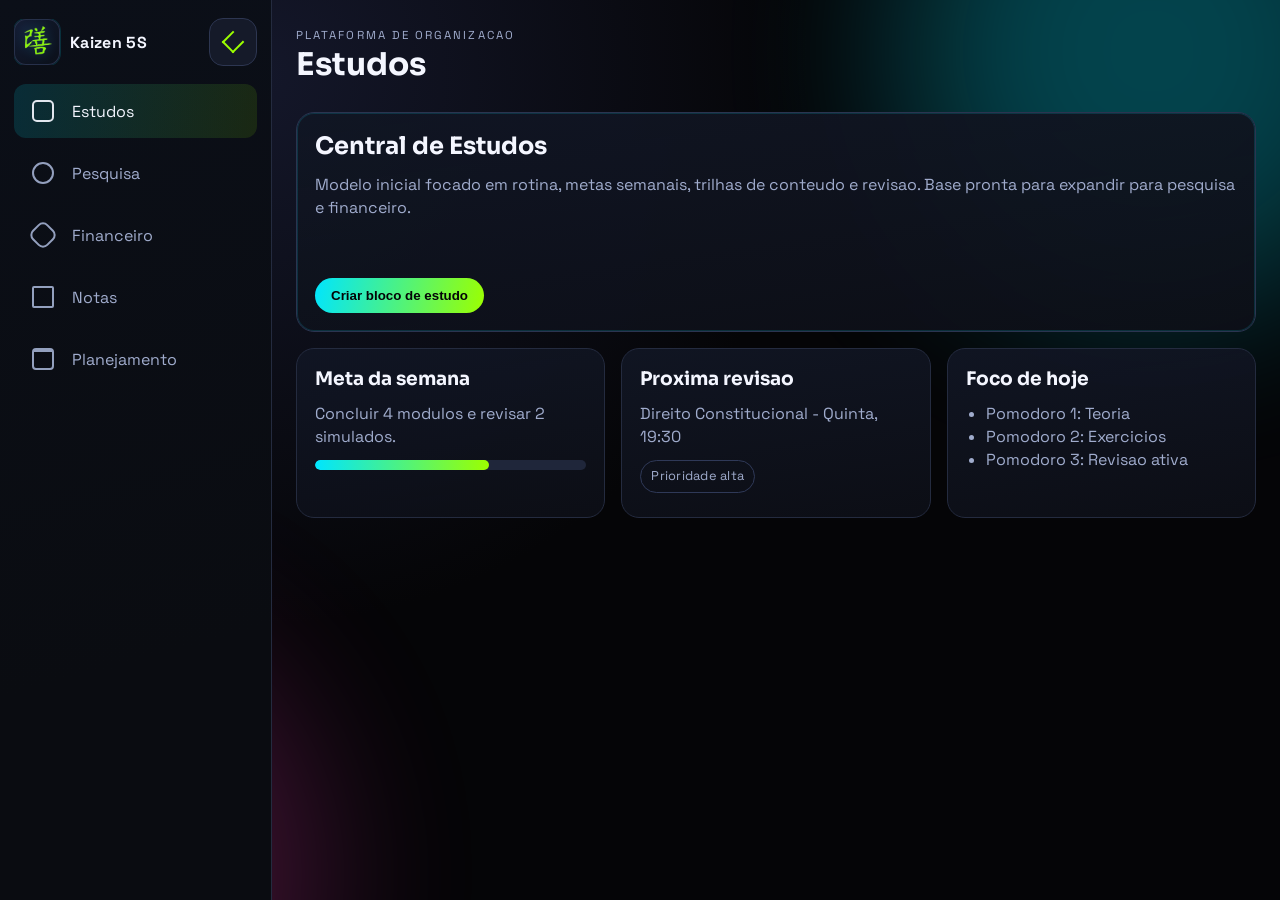
==== index.html @ 081aa330 "feat: initial Kaizen 5S platform layout and sidebar interactions" ====
<!DOCTYPE html>
<html lang="pt-BR">
  <head>
    <meta charset="UTF-8" />
    <meta name="viewport" content="width=device-width, initial-scale=1.0" />
    <title>Kaizen 5S</title>
    <link rel="icon" type="image/svg+xml" href="assets/kaizen-favicon.svg" />
    <link rel="alternate icon" type="image/png" sizes="32x32" href="assets/kaizen-logo.png" />
    <link rel="apple-touch-icon" href="assets/kaizen-logo.png" />
    <link rel="preconnect" href="https://fonts.googleapis.com" />
    <link rel="preconnect" href="https://fonts.gstatic.com" crossorigin />
    <link
      href="https://fonts.googleapis.com/css2?family=Space+Grotesk:wght@400;500;600;700&family=Sora:wght@500;600;700&display=swap"
      rel="stylesheet"
    />
    <link rel="stylesheet" href="styles.css" />
  </head>
  <body>
    <div class="bg-glow bg-glow--one" aria-hidden="true"></div>
    <div class="bg-glow bg-glow--two" aria-hidden="true"></div>

    <div class="app-shell" id="appShell">
      <aside class="sidebar is-open is-pinned" id="sidebar" aria-label="Barra lateral">
        <div class="sidebar__head">
          <div class="brand">
            <span class="brand__logo" aria-hidden="true">
              <img src="assets/kaizen-logo.png" alt="" class="brand__logo-img" />
            </span>
            <span class="brand__name">Kaizen 5S</span>
          </div>

          <button
            class="icon-btn icon-btn--pin"
            id="sidebarToggle"
            aria-label="Recuar ou expandir sidebar"
            aria-expanded="true"
            title="Recuar ou expandir sidebar"
          >
            <span class="pin-shape" aria-hidden="true"></span>
          </button>
        </div>

        <nav class="sidebar__nav" aria-label="Areas">
          <button class="nav-item is-active" type="button">
            <span class="nav-icon nav-icon--study" aria-hidden="true"></span>
            <span class="nav-text">Estudos</span>
          </button>
          <button class="nav-item" type="button">
            <span class="nav-icon nav-icon--research" aria-hidden="true"></span>
            <span class="nav-text">Pesquisa</span>
          </button>
          <button class="nav-item" type="button">
            <span class="nav-icon nav-icon--finance" aria-hidden="true"></span>
            <span class="nav-text">Financeiro</span>
          </button>
          <button class="nav-item" type="button">
            <span class="nav-icon nav-icon--notes" aria-hidden="true"></span>
            <span class="nav-text">Notas</span>
          </button>
          <button class="nav-item" type="button">
            <span class="nav-icon nav-icon--calendar" aria-hidden="true"></span>
            <span class="nav-text">Planejamento</span>
          </button>
        </nav>
      </aside>

      <main class="main-panel">
        <header class="topbar">
          <div class="topbar__title-wrap">
            <p class="eyebrow">Plataforma de organizacao</p>
            <h1>Estudos</h1>
          </div>
        </header>

        <section class="dashboard-grid" aria-label="Visao geral de estudos">
          <article class="panel-card panel-card--feature">
            <h2>Central de Estudos</h2>
            <p>
              Modelo inicial focado em rotina, metas semanais, trilhas de conteudo e revisao.
              Base pronta para expandir para pesquisa e financeiro.
            </p>
            <button type="button" class="cta">Criar bloco de estudo</button>
          </article>

          <article class="panel-card">
            <h3>Meta da semana</h3>
            <p>Concluir 4 modulos e revisar 2 simulados.</p>
            <div class="progress-track" aria-label="Progresso semanal">
              <span style="width: 64%"></span>
            </div>
          </article>

          <article class="panel-card">
            <h3>Proxima revisao</h3>
            <p>Direito Constitucional - Quinta, 19:30</p>
            <p class="tag">Prioridade alta</p>
          </article>

          <article class="panel-card">
            <h3>Foco de hoje</h3>
            <ul>
              <li>Pomodoro 1: Teoria</li>
              <li>Pomodoro 2: Exercicios</li>
              <li>Pomodoro 3: Revisao ativa</li>
            </ul>
          </article>
        </section>
      </main>
    </div>

    <script src="script.js"></script>
  </body>
</html>
---- styles.css ----
:root {
  --bg-main: #050507;
  --bg-panel: #0f1117;
  --bg-panel-strong: #121624;
  --line: #242b3f;
  --text-main: #f4f6ff;
  --text-soft: #a0accd;
  --neon-cyan: #00e5ff;
  --neon-lime: #9cff00;
  --neon-pink: #ff3ebf;
  --radius-lg: 18px;
  --radius-md: 12px;
  --sidebar-open: 272px;
  --sidebar-rail: 86px;
}

* {
  box-sizing: border-box;
}

html,
body {
  margin: 0;
  min-height: 100%;
}

body {
  font-family: "Space Grotesk", sans-serif;
  color: var(--text-main);
  background: radial-gradient(circle at 20% 8%, #14172a 0%, #050507 42%), var(--bg-main);
  overflow-x: hidden;
}

h1,
h2,
h3 {
  font-family: "Sora", sans-serif;
  margin: 0;
}

p {
  margin: 0;
}

ul {
  margin: 0;
  padding-left: 20px;
}

.bg-glow {
  position: fixed;
  z-index: 0;
  width: 40vw;
  height: 40vw;
  border-radius: 999px;
  filter: blur(88px);
  opacity: 0.28;
  pointer-events: none;
}

.bg-glow--one {
  background: var(--neon-cyan);
  top: -16vw;
  right: -10vw;
}

.bg-glow--two {
  background: var(--neon-pink);
  bottom: -18vw;
  left: -16vw;
}

.app-shell {
  --layout-sidebar-width: var(--sidebar-open);
  position: relative;
  z-index: 1;
  min-height: 100vh;
  display: grid;
  grid-template-columns: var(--layout-sidebar-width) minmax(0, 1fr);
  transition: grid-template-columns 220ms ease;
}

.sidebar {
  width: 100%;
  background: linear-gradient(165deg, #0b0f18 0%, #0a0c11 72%);
  border-right: 1px solid var(--line);
  padding: 18px 14px;
  display: flex;
  flex-direction: column;
  gap: 18px;
  transition: width 220ms ease, transform 220ms ease, box-shadow 220ms ease;
}

.sidebar__head {
  display: grid;
  grid-template-columns: minmax(0, 1fr) auto;
  align-items: center;
  gap: 12px;
}

.brand {
  display: inline-flex;
  align-items: center;
  gap: 10px;
  min-width: 0;
  max-width: 100%;
  overflow: hidden;
  transition: opacity 220ms ease, max-width 220ms ease, transform 220ms ease;
}

.brand__logo {
  width: 46px;
  height: 46px;
  border-radius: 12px;
  display: inline-flex;
  align-items: center;
  justify-content: center;
  flex: 0 0 auto;
  position: relative;
}

.brand__logo::before {
  content: "";
  position: absolute;
  inset: 0;
  border-radius: 12px;
  background: radial-gradient(circle at 20% 20%, #151e36, #0b0f18);
  box-shadow: inset 0 0 0 1px #27304a, 0 0 0 1px rgba(0, 229, 255, 0.16);
  z-index: 0;
}

.brand__logo-img {
  width: 76%;
  height: 76%;
  object-fit: contain;
  filter: drop-shadow(0 0 6px rgba(0, 229, 255, 0.22));
  position: relative;
  z-index: 1;
  transform: translateY(-1px);
}

.brand__name {
  font-weight: 700;
  letter-spacing: 0.02em;
  white-space: nowrap;
}

.icon-btn,
.nav-item {
  cursor: pointer;
  border: 0;
  color: inherit;
  font: inherit;
}

.icon-btn {
  width: 48px;
  height: 48px;
  border-radius: 14px;
  background: #151a29;
  border: 1px solid #2d3651;
  display: inline-flex;
  align-items: center;
  justify-content: center;
  position: relative;
}

.icon-btn:hover,
.icon-btn:focus-visible {
  border-color: var(--neon-cyan);
  box-shadow: 0 0 0 1px rgba(0, 229, 255, 0.35);
}

.pin-shape {
  width: 16px;
  height: 16px;
  display: inline-block;
  border-left: 2px solid var(--neon-lime);
  border-right: 2px solid var(--neon-lime);
  border-bottom: 2px solid var(--neon-lime);
  transform: rotate(45deg);
}

.sidebar__nav {
  display: flex;
  flex-direction: column;
  gap: 8px;
}

.nav-item {
  height: 54px;
  width: 100%;
  border-radius: var(--radius-md);
  background: transparent;
  padding: 0;
  display: grid;
  grid-template-columns: calc(var(--sidebar-rail) - 28px) minmax(0, 1fr);
  align-items: center;
  gap: 0;
  text-align: left;
  color: var(--text-soft);
  position: relative;
  transition: background-color 170ms ease, color 170ms ease;
}

.nav-item::before,
.icon-btn::before {
  content: "";
  position: absolute;
  inset: -4px;
}

.nav-item:hover,
.nav-item.is-active {
  color: var(--text-main);
  background: linear-gradient(96deg, rgba(0, 229, 255, 0.14), rgba(156, 255, 0, 0.11));
}

.nav-icon {
  width: 22px;
  height: 22px;
  border-radius: 7px;
  border: 2px solid currentColor;
  opacity: 0.92;
  flex: 0 0 auto;
  justify-self: center;
}

.nav-text {
  white-space: nowrap;
  overflow: hidden;
  text-overflow: ellipsis;
  transition: opacity 220ms ease, max-width 220ms ease, transform 220ms ease;
  max-width: 180px;
}

.nav-icon--study {
  border-radius: 5px;
}

.nav-icon--research {
  border-radius: 999px;
}

.nav-icon--finance {
  transform: rotate(45deg);
}

.nav-icon--notes {
  border-radius: 2px;
}

.nav-icon--calendar {
  border-radius: 4px;
  border-top-width: 4px;
}

.main-panel {
  min-width: 0;
  padding: 24px;
  display: flex;
  flex-direction: column;
  gap: 24px;
}

.topbar {
  display: flex;
  align-items: center;
  min-height: 64px;
}

.eyebrow {
  color: var(--text-soft);
  text-transform: uppercase;
  font-size: 0.72rem;
  letter-spacing: 0.18em;
  margin-bottom: 3px;
}

.topbar h1 {
  font-size: clamp(1.4rem, 1rem + 1.2vw, 2.1rem);
}

.dashboard-grid {
  display: grid;
  grid-template-columns: repeat(12, minmax(0, 1fr));
  gap: 16px;
}

.panel-card {
  grid-column: span 4;
  border-radius: var(--radius-lg);
  border: 1px solid var(--line);
  background: linear-gradient(172deg, rgba(17, 22, 36, 0.95), rgba(13, 15, 23, 0.92));
  padding: 18px;
  display: flex;
  flex-direction: column;
  gap: 12px;
  min-height: 170px;
}

.panel-card p,
.panel-card li {
  color: var(--text-soft);
  line-height: 1.45;
}

.panel-card--feature {
  grid-column: span 12;
  min-height: 220px;
  border-color: #2b3450;
  box-shadow: inset 0 0 0 1px rgba(0, 229, 255, 0.15);
}

.cta {
  margin-top: auto;
  width: fit-content;
  background: linear-gradient(102deg, var(--neon-cyan), var(--neon-lime));
  color: #040407;
  border: 0;
  border-radius: 999px;
  padding: 10px 16px;
  font-weight: 700;
  cursor: pointer;
}

.progress-track {
  height: 10px;
  width: 100%;
  border-radius: 999px;
  background: #1f263a;
  overflow: hidden;
}

.progress-track span {
  display: block;
  height: 100%;
  border-radius: inherit;
  background: linear-gradient(90deg, var(--neon-cyan), var(--neon-lime));
}

.tag {
  display: inline-flex;
  width: fit-content;
  border-radius: 999px;
  border: 1px solid #2f3958;
  padding: 6px 10px;
  color: #dce4ff;
  font-size: 0.8rem;
  letter-spacing: 0.02em;
}

.app-shell.is-sidebar-collapsed {
  --layout-sidebar-width: var(--sidebar-rail);
}

.sidebar.is-collapsed .brand__name,
.sidebar.is-collapsed .nav-text {
  opacity: 0;
  max-width: 0;
  transform: translateX(-8px);
}

.sidebar.is-collapsed .brand {
  opacity: 0;
  max-width: 0;
  pointer-events: none;
  transform: translateX(-8px);
}

.app-shell.is-sidebar-hidden {
  --layout-sidebar-width: 0px;
}

.sidebar.is-floating {
  position: fixed;
  top: 0;
  left: 0;
  height: 100vh;
  transform: translateX(-108%);
  z-index: 20;
  box-shadow: 0 0 0 transparent;
}

.sidebar.is-floating.is-open {
  transform: translateX(0);
  box-shadow: 0 18px 38px rgba(0, 0, 0, 0.58);
}

@media (max-width: 980px) {
  .app-shell {
    grid-template-columns: minmax(0, 1fr);
  }

  .sidebar {
    position: fixed;
    top: 0;
    left: 0;
    height: 100vh;
    z-index: 20;
    transform: translateX(-108%);
    box-shadow: 0 0 0 transparent;
  }

  .sidebar.is-open {
    transform: translateX(0);
    box-shadow: 0 18px 38px rgba(0, 0, 0, 0.58);
  }

  .main-panel {
    width: 100%;
    padding: 18px;
  }

  .panel-card,
  .panel-card--feature {
    grid-column: span 12;
  }
}
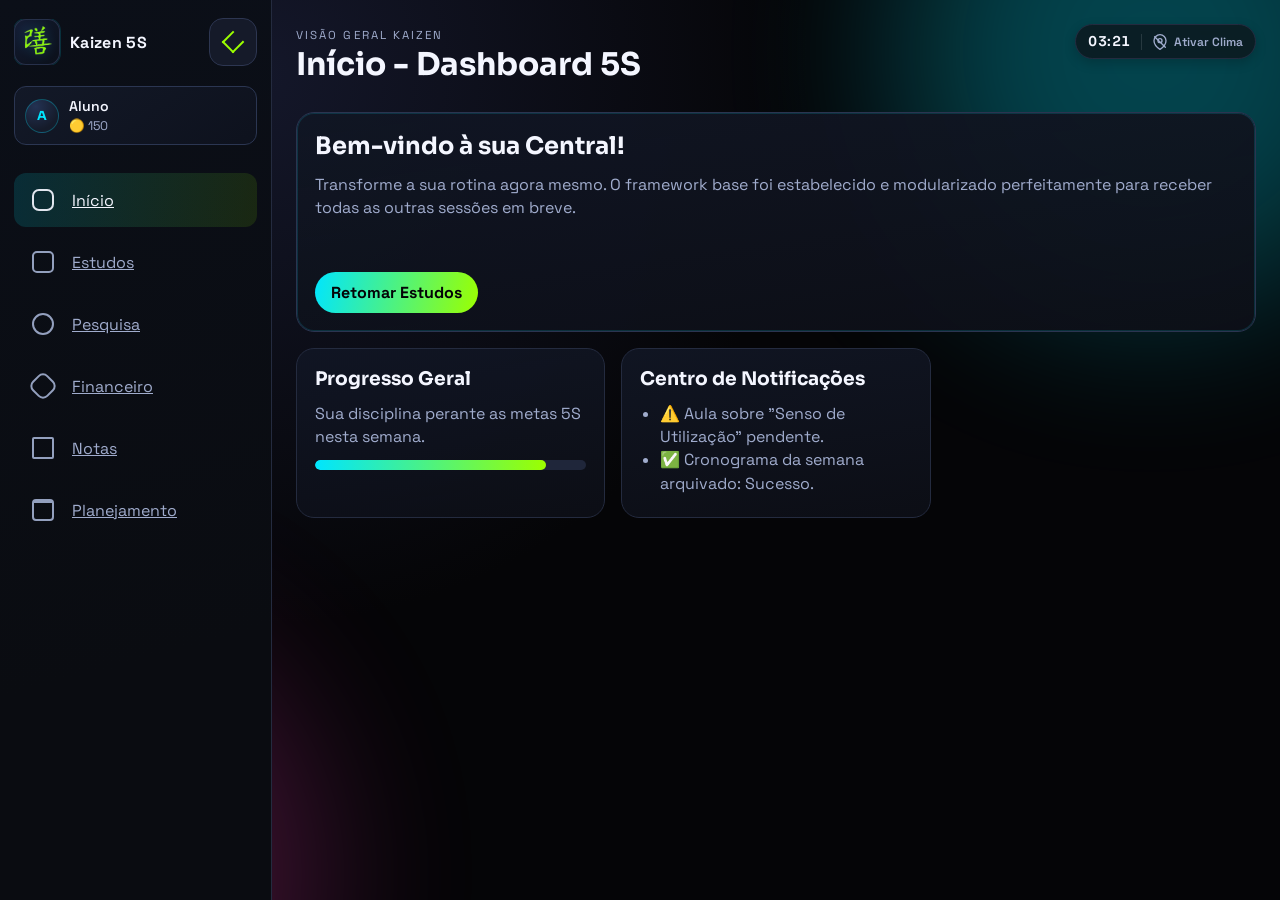
==== commit bfde3feb: "feat: perfil gamificacao widget e politica de privacidade" ====
--- a/index.html
+++ b/index.html
@@ -13,7 +13,7 @@
       href="https://fonts.googleapis.com/css2?family=Space+Grotesk:wght@400;500;600;700&family=Sora:wght@500;600;700&display=swap"
       rel="stylesheet"
     />
-    <link rel="stylesheet" href="styles.css" />
+    <link rel="stylesheet" href="src/styles/styles.css" />
   </head>
   <body>
     <div class="bg-glow bg-glow--one" aria-hidden="true"></div>
@@ -40,74 +40,78 @@
           </button>
         </div>
 
+        <a href="src/pages/perfil.html" class="profile-card">
+          <span class="profile-card__avatar" aria-hidden="true">A</span>
+          <span class="profile-card__meta">
+            <span class="profile-card__name">Aluno</span>
+            <span class="profile-card__coins">🟡 150</span>
+          </span>
+        </a>
+
         <nav class="sidebar__nav" aria-label="Areas">
-          <button class="nav-item is-active" type="button">
+          <a href="index.html" class="nav-item is-active">
+            <span class="nav-icon nav-icon--home" aria-hidden="true"></span>
+            <span class="nav-text">Início</span>
+          </a>
+          <a href="src/pages/estudos.html" class="nav-item">
             <span class="nav-icon nav-icon--study" aria-hidden="true"></span>
             <span class="nav-text">Estudos</span>
-          </button>
-          <button class="nav-item" type="button">
+          </a>
+          <a href="src/pages/pesquisa.html" class="nav-item">
             <span class="nav-icon nav-icon--research" aria-hidden="true"></span>
             <span class="nav-text">Pesquisa</span>
-          </button>
-          <button class="nav-item" type="button">
+          </a>
+          <a href="src/pages/financeiro.html" class="nav-item">
             <span class="nav-icon nav-icon--finance" aria-hidden="true"></span>
             <span class="nav-text">Financeiro</span>
-          </button>
-          <button class="nav-item" type="button">
+          </a>
+          <a href="src/pages/notas.html" class="nav-item">
             <span class="nav-icon nav-icon--notes" aria-hidden="true"></span>
             <span class="nav-text">Notas</span>
-          </button>
-          <button class="nav-item" type="button">
+          </a>
+          <a href="src/pages/planejamento.html" class="nav-item">
             <span class="nav-icon nav-icon--calendar" aria-hidden="true"></span>
             <span class="nav-text">Planejamento</span>
-          </button>
+          </a>
         </nav>
       </aside>
 
       <main class="main-panel">
         <header class="topbar">
           <div class="topbar__title-wrap">
-            <p class="eyebrow">Plataforma de organizacao</p>
-            <h1>Estudos</h1>
+            <p class="eyebrow">Visão Geral Kaizen</p>
+            <h1>Início - Dashboard 5S</h1>
           </div>
         </header>
 
-        <section class="dashboard-grid" aria-label="Visao geral de estudos">
+        <section class="dashboard-grid" aria-label="Visao geral da plataforma">
           <article class="panel-card panel-card--feature">
-            <h2>Central de Estudos</h2>
+            <h2>Bem-vindo à sua Central!</h2>
             <p>
-              Modelo inicial focado em rotina, metas semanais, trilhas de conteudo e revisao.
-              Base pronta para expandir para pesquisa e financeiro.
+              Transforme a sua rotina agora mesmo. O framework base foi estabelecido e modularizado perfeitamente para receber todas as outras sessões em breve.
             </p>
-            <button type="button" class="cta">Criar bloco de estudo</button>
+            <a href="src/pages/estudos.html" class="cta" style="text-decoration: none; display: inline-block; text-align: center;">Retomar Estudos</a>
           </article>
 
           <article class="panel-card">
-            <h3>Meta da semana</h3>
-            <p>Concluir 4 modulos e revisar 2 simulados.</p>
+            <h3>Progresso Geral</h3>
+            <p>Sua disciplina perante as metas 5S nesta semana.</p>
             <div class="progress-track" aria-label="Progresso semanal">
-              <span style="width: 64%"></span>
+              <span style="width: 85%"></span>
             </div>
           </article>
 
           <article class="panel-card">
-            <h3>Proxima revisao</h3>
-            <p>Direito Constitucional - Quinta, 19:30</p>
-            <p class="tag">Prioridade alta</p>
-          </article>
-
-          <article class="panel-card">
-            <h3>Foco de hoje</h3>
+            <h3>Centro de Notificações</h3>
             <ul>
-              <li>Pomodoro 1: Teoria</li>
-              <li>Pomodoro 2: Exercicios</li>
-              <li>Pomodoro 3: Revisao ativa</li>
+              <li>⚠️ Aula sobre "Senso de Utilização" pendente.</li>
+              <li>✅ Cronograma da semana arquivado: Sucesso.</li>
             </ul>
           </article>
         </section>
       </main>
     </div>
 
-    <script src="script.js"></script>
+    <script src="src/scripts/script.js"></script>
   </body>
 </html>
--- a/src/styles/styles.css
+++ b/src/styles/styles.css
@@ -0,0 +1,595 @@
+:root {
+  --bg-main: #050507;
+  --bg-panel: #0f1117;
+  --bg-panel-strong: #121624;
+  --line: #242b3f;
+  --text-main: #f4f6ff;
+  --text-soft: #a0accd;
+  --neon-cyan: #00e5ff;
+  --neon-lime: #9cff00;
+  --neon-pink: #ff3ebf;
+  --radius-lg: 18px;
+  --radius-md: 12px;
+  --sidebar-open: 272px;
+  --sidebar-rail: 86px;
+}
+
+* {
+  box-sizing: border-box;
+}
+
+html,
+body {
+  margin: 0;
+  min-height: 100%;
+}
+
+body {
+  font-family: "Space Grotesk", sans-serif;
+  color: var(--text-main);
+  background: radial-gradient(circle at 20% 8%, #14172a 0%, #050507 42%), var(--bg-main);
+  overflow-x: hidden;
+}
+
+h1,
+h2,
+h3 {
+  font-family: "Sora", sans-serif;
+  margin: 0;
+}
+
+p {
+  margin: 0;
+}
+
+ul {
+  margin: 0;
+  padding-left: 20px;
+}
+
+.bg-glow {
+  position: fixed;
+  z-index: 0;
+  width: 40vw;
+  height: 40vw;
+  border-radius: 999px;
+  filter: blur(88px);
+  opacity: 0.28;
+  pointer-events: none;
+}
+
+.bg-glow--one {
+  background: var(--neon-cyan);
+  top: -16vw;
+  right: -10vw;
+}
+
+.bg-glow--two {
+  background: var(--neon-pink);
+  bottom: -18vw;
+  left: -16vw;
+}
+
+.app-shell {
+  --layout-sidebar-width: var(--sidebar-open);
+  position: relative;
+  z-index: 1;
+  min-height: 100vh;
+  display: grid;
+  grid-template-columns: var(--layout-sidebar-width) minmax(0, 1fr);
+  transition: grid-template-columns 220ms ease;
+}
+
+.sidebar {
+  width: 100%;
+  background: linear-gradient(165deg, #0b0f18 0%, #0a0c11 72%);
+  border-right: 1px solid var(--line);
+  padding: 18px 14px;
+  display: flex;
+  flex-direction: column;
+  gap: 18px;
+  transition: width 220ms ease, transform 220ms ease, box-shadow 220ms ease;
+}
+
+.sidebar__head {
+  display: grid;
+  grid-template-columns: minmax(0, 1fr) auto;
+  align-items: center;
+  gap: 12px;
+}
+
+.brand {
+  display: inline-flex;
+  align-items: center;
+  gap: 10px;
+  min-width: 0;
+  max-width: 100%;
+  overflow: hidden;
+  transition: opacity 220ms ease, max-width 220ms ease, transform 220ms ease;
+}
+
+.brand__logo {
+  width: 46px;
+  height: 46px;
+  border-radius: 12px;
+  display: inline-flex;
+  align-items: center;
+  justify-content: center;
+  flex: 0 0 auto;
+  position: relative;
+}
+
+.brand__logo::before {
+  content: "";
+  position: absolute;
+  inset: 0;
+  border-radius: 12px;
+  background: radial-gradient(circle at 20% 20%, #151e36, #0b0f18);
+  box-shadow: inset 0 0 0 1px #27304a, 0 0 0 1px rgba(0, 229, 255, 0.16);
+  z-index: 0;
+}
+
+.brand__logo-img {
+  width: 76%;
+  height: 76%;
+  object-fit: contain;
+  filter: drop-shadow(0 0 6px rgba(0, 229, 255, 0.22));
+  position: relative;
+  z-index: 1;
+  transform: translateY(-1px);
+}
+
+.brand__name {
+  font-weight: 700;
+  letter-spacing: 0.02em;
+  white-space: nowrap;
+}
+
+.icon-btn,
+.nav-item {
+  cursor: pointer;
+  border: 0;
+  color: inherit;
+  font: inherit;
+}
+
+.icon-btn {
+  width: 48px;
+  height: 48px;
+  border-radius: 14px;
+  background: #151a29;
+  border: 1px solid #2d3651;
+  display: inline-flex;
+  align-items: center;
+  justify-content: center;
+  position: relative;
+}
+
+.icon-btn:hover,
+.icon-btn:focus-visible {
+  border-color: var(--neon-cyan);
+  box-shadow: 0 0 0 1px rgba(0, 229, 255, 0.35);
+}
+
+.pin-shape {
+  width: 16px;
+  height: 16px;
+  display: inline-block;
+  border-left: 2px solid var(--neon-lime);
+  border-right: 2px solid var(--neon-lime);
+  border-bottom: 2px solid var(--neon-lime);
+  transform: rotate(45deg);
+}
+
+.sidebar__nav {
+  display: flex;
+  flex-direction: column;
+  gap: 8px;
+}
+
+.profile-card {
+  display: flex;
+  align-items: center;
+  gap: 10px;
+  margin: 2px 0 10px;
+  padding: 10px;
+  border-radius: var(--radius-md);
+  border: 1px solid #2b3652;
+  background: linear-gradient(145deg, rgba(19, 25, 40, 0.96), rgba(14, 18, 30, 0.92));
+  color: var(--text-main);
+  text-decoration: none;
+  transition: background-color 170ms ease, border-color 170ms ease, transform 170ms ease;
+}
+
+.profile-card:hover,
+.profile-card:focus-visible {
+  background: linear-gradient(145deg, rgba(22, 30, 48, 0.98), rgba(16, 22, 36, 0.94));
+  border-color: rgba(0, 229, 255, 0.36);
+  transform: translateY(-1px);
+}
+
+.profile-card.is-active {
+  border-color: rgba(0, 229, 255, 0.4);
+  box-shadow: inset 0 0 0 1px rgba(0, 229, 255, 0.18);
+}
+
+.profile-card__avatar {
+  width: 34px;
+  height: 34px;
+  border-radius: 999px;
+  border: 1px solid rgba(0, 229, 255, 0.28);
+  background: radial-gradient(circle at 30% 20%, #233253, #151b2a 70%);
+  display: inline-flex;
+  align-items: center;
+  justify-content: center;
+  font-family: "Sora", sans-serif;
+  font-size: 0.78rem;
+  font-weight: 700;
+  color: var(--neon-cyan);
+  flex: 0 0 auto;
+}
+
+.profile-card__meta {
+  min-width: 0;
+  display: flex;
+  flex-direction: column;
+  gap: 3px;
+}
+
+.profile-card__name {
+  white-space: nowrap;
+  overflow: hidden;
+  text-overflow: ellipsis;
+  font-size: 0.88rem;
+  font-weight: 600;
+}
+
+.profile-card__coins {
+  color: var(--text-soft);
+  font-size: 0.78rem;
+}
+
+.nav-item {
+  height: 54px;
+  width: 100%;
+  border-radius: var(--radius-md);
+  background: transparent;
+  padding: 0;
+  display: grid;
+  grid-template-columns: calc(var(--sidebar-rail) - 28px) minmax(0, 1fr);
+  align-items: center;
+  gap: 0;
+  text-align: left;
+  color: var(--text-soft);
+  position: relative;
+  transition: background-color 170ms ease, color 170ms ease;
+}
+
+.nav-item::before,
+.icon-btn::before {
+  content: "";
+  position: absolute;
+  inset: -4px;
+}
+
+.nav-item:hover,
+.nav-item.is-active {
+  color: var(--text-main);
+  background: linear-gradient(96deg, rgba(0, 229, 255, 0.14), rgba(156, 255, 0, 0.11));
+}
+
+.nav-icon {
+  width: 22px;
+  height: 22px;
+  border-radius: 7px;
+  border: 2px solid currentColor;
+  opacity: 0.92;
+  flex: 0 0 auto;
+  justify-self: center;
+}
+
+.nav-text {
+  white-space: nowrap;
+  overflow: hidden;
+  text-overflow: ellipsis;
+  transition: opacity 220ms ease, max-width 220ms ease, transform 220ms ease;
+  max-width: 180px;
+}
+
+.nav-icon--study {
+  border-radius: 5px;
+}
+
+.nav-icon--research {
+  border-radius: 999px;
+}
+
+.nav-icon--finance {
+  transform: rotate(45deg);
+}
+
+.nav-icon--notes {
+  border-radius: 2px;
+}
+
+.nav-icon--calendar {
+  border-radius: 4px;
+  border-top-width: 4px;
+}
+
+.main-panel {
+  min-width: 0;
+  padding: 24px;
+  display: flex;
+  flex-direction: column;
+  gap: 24px;
+}
+
+.topbar {
+  display: flex;
+  align-items: center;
+  min-height: 64px;
+}
+
+.eyebrow {
+  color: var(--text-soft);
+  text-transform: uppercase;
+  font-size: 0.72rem;
+  letter-spacing: 0.18em;
+  margin-bottom: 3px;
+}
+
+.topbar h1 {
+  font-size: clamp(1.4rem, 1rem + 1.2vw, 2.1rem);
+}
+
+.dashboard-grid {
+  display: grid;
+  grid-template-columns: repeat(12, minmax(0, 1fr));
+  gap: 16px;
+}
+
+.panel-card {
+  grid-column: span 4;
+  border-radius: var(--radius-lg);
+  border: 1px solid var(--line);
+  background: linear-gradient(172deg, rgba(17, 22, 36, 0.95), rgba(13, 15, 23, 0.92));
+  padding: 18px;
+  display: flex;
+  flex-direction: column;
+  gap: 12px;
+  min-height: 170px;
+}
+
+.panel-card p,
+.panel-card li {
+  color: var(--text-soft);
+  line-height: 1.45;
+}
+
+.panel-card--feature {
+  grid-column: span 12;
+  min-height: 220px;
+  border-color: #2b3450;
+  box-shadow: inset 0 0 0 1px rgba(0, 229, 255, 0.15);
+}
+
+.cta {
+  margin-top: auto;
+  width: fit-content;
+  background: linear-gradient(102deg, var(--neon-cyan), var(--neon-lime));
+  color: #040407;
+  border: 0;
+  border-radius: 999px;
+  padding: 10px 16px;
+  font-weight: 700;
+  cursor: pointer;
+}
+
+.progress-track {
+  height: 10px;
+  width: 100%;
+  border-radius: 999px;
+  background: #1f263a;
+  overflow: hidden;
+}
+
+.progress-track span {
+  display: block;
+  height: 100%;
+  border-radius: inherit;
+  background: linear-gradient(90deg, var(--neon-cyan), var(--neon-lime));
+}
+
+.tag {
+  display: inline-flex;
+  width: fit-content;
+  border-radius: 999px;
+  border: 1px solid #2f3958;
+  padding: 6px 10px;
+  color: #dce4ff;
+  font-size: 0.8rem;
+  letter-spacing: 0.02em;
+}
+
+.app-shell.is-sidebar-collapsed {
+  --layout-sidebar-width: var(--sidebar-rail);
+}
+
+.sidebar.is-collapsed .brand__name,
+.sidebar.is-collapsed .nav-text {
+  opacity: 0;
+  max-width: 0;
+  transform: translateX(-8px);
+}
+
+.sidebar.is-collapsed .profile-card {
+  justify-content: center;
+  padding: 9px 0;
+}
+
+.sidebar.is-collapsed .profile-card__meta {
+  display: none;
+}
+
+.sidebar.is-collapsed .brand {
+  opacity: 0;
+  max-width: 0;
+  pointer-events: none;
+  transform: translateX(-8px);
+}
+
+.sidebar.is-collapsed .icon-btn {
+  transform: translateX(-7px);
+}
+
+.app-shell.is-sidebar-hidden {
+  --layout-sidebar-width: 0px;
+}
+
+.sidebar.is-floating {
+  position: fixed;
+  top: 0;
+  left: 0;
+  height: 100vh;
+  transform: translateX(-108%);
+  z-index: 20;
+  box-shadow: 0 0 0 transparent;
+}
+
+.sidebar.is-floating.is-open {
+  transform: translateX(0);
+  box-shadow: 0 18px 38px rgba(0, 0, 0, 0.58);
+}
+
+@media (max-width: 980px) {
+  .app-shell {
+    grid-template-columns: minmax(0, 1fr);
+  }
+
+  .sidebar {
+    position: fixed;
+    top: 0;
+    left: 0;
+    height: 100vh;
+    z-index: 20;
+    transform: translateX(-108%);
+    box-shadow: 0 0 0 transparent;
+  }
+
+  .sidebar.is-open {
+    transform: translateX(0);
+    box-shadow: 0 18px 38px rgba(0, 0, 0, 0.58);
+  }
+
+  .main-panel {
+    width: 100%;
+    padding: 18px;
+  }
+
+  .panel-card,
+  .panel-card--feature {
+    grid-column: span 12;
+  }
+}
+
+/* ==========================================
+   3S: WIDGET COMBO (RELOGIO + CLIMA)
+   ========================================== */
+#widget-tempo-clima {
+  position: fixed;
+  top: 24px;
+  right: 24px;
+  z-index: 9999;
+  display: inline-flex;
+  align-items: center;
+  gap: 10px;
+  padding: 8px 12px;
+  border: 1px solid var(--line);
+  border-radius: 999px;
+  background: rgba(15, 17, 23, 0.72);
+  backdrop-filter: blur(10px);
+  -webkit-backdrop-filter: blur(10px);
+  box-shadow: 0 4px 12px rgba(0, 0, 0, 0.2);
+  transition: opacity 0.2s ease, transform 0.2s ease;
+}
+
+#widget-tempo-clima.widget-hidden {
+  opacity: 0;
+  pointer-events: none;
+  transform: translateY(-8px);
+}
+
+.widget-clock {
+  font-family: "Sora", sans-serif;
+  font-size: 0.85rem;
+  font-weight: 600;
+  color: var(--text-main);
+  letter-spacing: 0.04em;
+  font-variant-numeric: tabular-nums;
+}
+
+.widget-weather {
+  display: inline-flex;
+  align-items: center;
+  gap: 6px;
+  padding-left: 10px;
+  border-left: 1px solid rgba(255, 255, 255, 0.12);
+}
+
+.weather-inline-icon {
+  display: inline-flex;
+  width: 16px;
+  height: 16px;
+  color: var(--neon-cyan);
+}
+
+.weather-inline-icon svg {
+  width: 16px;
+  height: 16px;
+}
+
+.weather-temp {
+  font-family: "Space Grotesk", sans-serif;
+  font-size: 0.85rem;
+  font-weight: 600;
+  color: var(--text-main);
+}
+
+.btn-weather-activate {
+  background: transparent;
+  border: 0;
+  color: var(--text-soft);
+  font-family: inherit;
+  font-size: 0.75rem;
+  font-weight: 600;
+  padding: 0;
+  cursor: pointer;
+  line-height: 1;
+  transition: color 0.2s ease;
+}
+
+.btn-weather-activate:hover {
+  color: var(--neon-cyan);
+}
+
+@media (max-width: 980px) {
+  #widget-tempo-clima {
+    top: 12px;
+    right: 12px;
+    gap: 8px;
+    padding: 7px 10px;
+  }
+
+  .widget-clock {
+    font-size: 0.8rem;
+  }
+
+  .weather-temp {
+    font-size: 0.8rem;
+  }
+
+  .btn-weather-activate {
+    font-size: 0.7rem;
+  }
+}
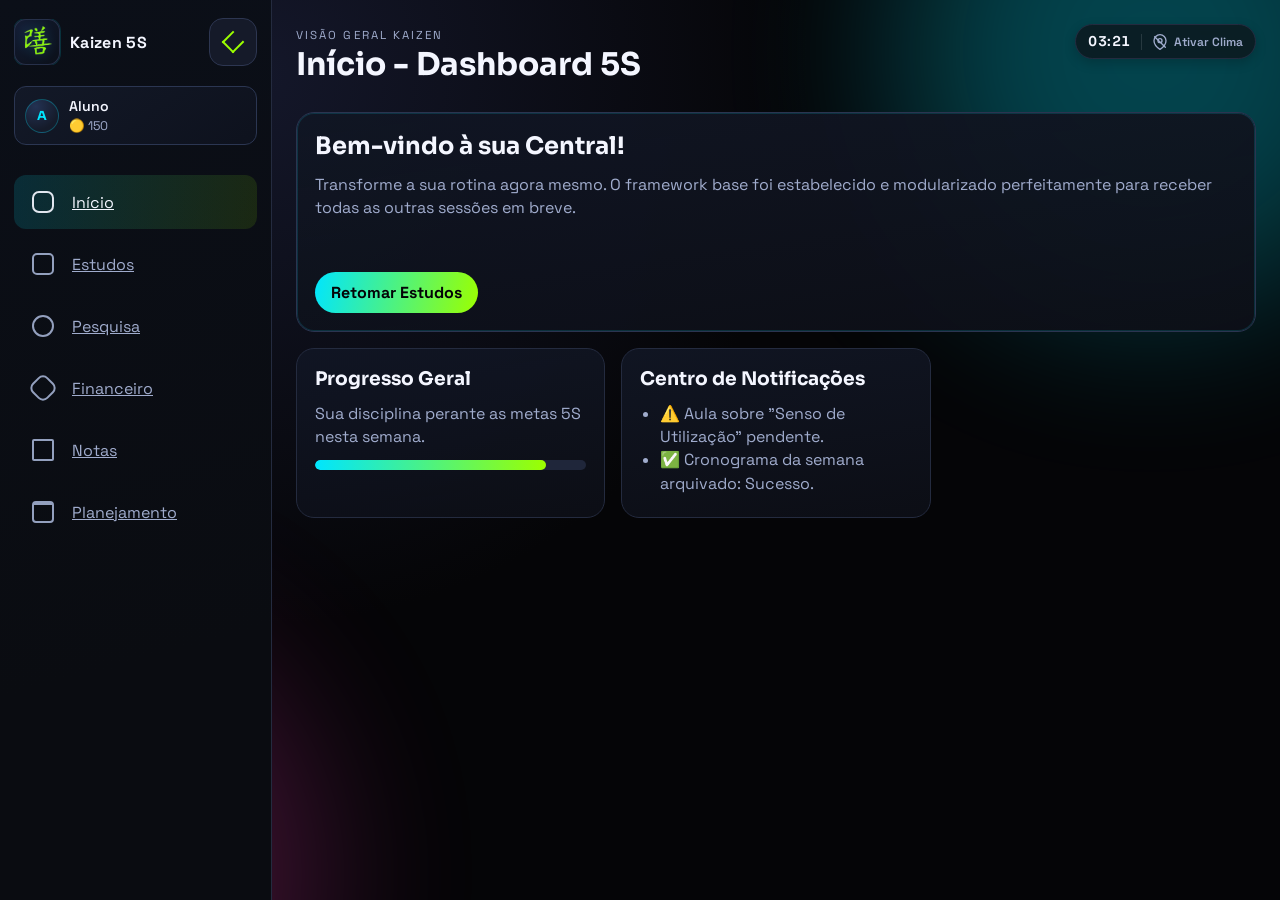
==== commit c6ecdc40: "feat: integrate Supabase auth/data flows and add DB migration workflow" ====
--- a/index.html
+++ b/index.html
@@ -90,14 +90,14 @@
             <p>
               Transforme a sua rotina agora mesmo. O framework base foi estabelecido e modularizado perfeitamente para receber todas as outras sessões em breve.
             </p>
-            <a href="src/pages/estudos.html" class="cta" style="text-decoration: none; display: inline-block; text-align: center;">Retomar Estudos</a>
+            <a href="src/pages/estudos.html" class="cta cta--linkblock">Retomar Estudos</a>
           </article>
 
           <article class="panel-card">
             <h3>Progresso Geral</h3>
             <p>Sua disciplina perante as metas 5S nesta semana.</p>
             <div class="progress-track" aria-label="Progresso semanal">
-              <span style="width: 85%"></span>
+              <span class="progress-fill--85"></span>
             </div>
           </article>
 
--- a/src/styles/styles.css
+++ b/src/styles/styles.css
@@ -77,7 +77,7 @@
   min-height: 100vh;
   display: grid;
   grid-template-columns: var(--layout-sidebar-width) minmax(0, 1fr);
-  transition: grid-template-columns 220ms ease;
+  transition: grid-template-columns 280ms cubic-bezier(0.4, 0, 0.2, 1);
 }
 
 .sidebar {
@@ -88,7 +88,8 @@
   display: flex;
   flex-direction: column;
   gap: 18px;
-  transition: width 220ms ease, transform 220ms ease, box-shadow 220ms ease;
+  overflow: hidden;
+  transition: width 280ms cubic-bezier(0.4, 0, 0.2, 1), transform 280ms cubic-bezier(0.4, 0, 0.2, 1), box-shadow 280ms cubic-bezier(0.4, 0, 0.2, 1);
 }
 
 .sidebar__head {
@@ -96,6 +97,7 @@
   grid-template-columns: minmax(0, 1fr) auto;
   align-items: center;
   gap: 12px;
+  min-height: 48px;
 }
 
 .brand {
@@ -103,9 +105,12 @@
   align-items: center;
   gap: 10px;
   min-width: 0;
+  min-height: 46px;
+  height: 46px;
   max-width: 100%;
   overflow: hidden;
-  transition: opacity 220ms ease, max-width 220ms ease, transform 220ms ease;
+  white-space: nowrap;
+  transition: opacity 150ms ease, transform 280ms cubic-bezier(0.4, 0, 0.2, 1);
 }
 
 .brand__logo {
@@ -185,6 +190,7 @@
   display: flex;
   flex-direction: column;
   gap: 8px;
+  margin-top: 2px;
 }
 
 .profile-card {
@@ -193,6 +199,7 @@
   gap: 10px;
   margin: 2px 0 10px;
   padding: 10px;
+  min-height: 56px;
   border-radius: var(--radius-md);
   border: 1px solid #2b3652;
   background: linear-gradient(145deg, rgba(19, 25, 40, 0.96), rgba(14, 18, 30, 0.92));
@@ -242,11 +249,14 @@
   text-overflow: ellipsis;
   font-size: 0.88rem;
   font-weight: 600;
+  transition: opacity 150ms ease, transform 280ms cubic-bezier(0.4, 0, 0.2, 1);
 }
 
 .profile-card__coins {
   color: var(--text-soft);
   font-size: 0.78rem;
+  white-space: nowrap;
+  transition: opacity 150ms ease, transform 280ms cubic-bezier(0.4, 0, 0.2, 1);
 }
 
 .nav-item {
@@ -292,7 +302,7 @@
   white-space: nowrap;
   overflow: hidden;
   text-overflow: ellipsis;
-  transition: opacity 220ms ease, max-width 220ms ease, transform 220ms ease;
+  transition: opacity 150ms ease, transform 280ms cubic-bezier(0.4, 0, 0.2, 1);
   max-width: 180px;
 }
 
@@ -386,6 +396,12 @@
   cursor: pointer;
 }
 
+.cta--linkblock {
+  text-decoration: none;
+  display: inline-block;
+  text-align: center;
+}
+
 .progress-track {
   height: 10px;
   width: 100%;
@@ -399,6 +415,40 @@
   height: 100%;
   border-radius: inherit;
   background: linear-gradient(90deg, var(--neon-cyan), var(--neon-lime));
+}
+
+.progress-fill--85 {
+  width: 85%;
+}
+
+.quick-capture-form--offset {
+  margin-top: 24px;
+}
+
+.tasks-list__loading {
+  color: var(--text-soft);
+  font-size: 0.9rem;
+  text-align: center;
+  padding: 20px;
+}
+
+.subjects-grid__loading {
+  color: var(--text-soft);
+  font-size: 0.9rem;
+}
+
+.stats-grid--spaced {
+  margin-top: 14px;
+}
+
+.stat-sub--top8 {
+  margin-top: 8px;
+}
+
+.social-row--top12,
+.mailbox-list--top12,
+.timeline--top12 {
+  margin-top: 12px;
 }
 
 .tag {
@@ -412,20 +462,155 @@
   letter-spacing: 0.02em;
 }
 
+.topbar--planning {
+  justify-content: space-between;
+  gap: 14px;
+  flex-wrap: wrap;
+}
+
+.btn-planning-add {
+  border: 1px solid #2f3958;
+  background: #141a2a;
+  color: var(--text-main);
+  border-radius: 999px;
+  padding: 10px 14px;
+  font-family: inherit;
+  font-weight: 600;
+  cursor: pointer;
+  transition: border-color 170ms ease, transform 170ms ease;
+}
+
+.btn-planning-add:hover,
+.btn-planning-add:focus-visible {
+  border-color: var(--neon-cyan);
+  transform: translateY(-1px);
+}
+
+.kanban-board {
+  display: grid;
+  grid-template-columns: repeat(3, minmax(0, 1fr));
+  gap: 14px;
+  width: 100%;
+}
+
+.kanban-column {
+  border-radius: var(--radius-lg);
+  border: 1px solid var(--line);
+  background: linear-gradient(172deg, rgba(17, 22, 36, 0.95), rgba(13, 15, 23, 0.92));
+  min-height: 420px;
+  padding: 12px;
+  display: flex;
+  flex-direction: column;
+  gap: 10px;
+}
+
+.kanban-column__head h2 {
+  font-size: 1rem;
+}
+
+.kanban-dropzone {
+  min-height: 320px;
+  display: flex;
+  flex-direction: column;
+  gap: 10px;
+  padding: 4px;
+  border-radius: var(--radius-md);
+  transition: background-color 150ms ease, box-shadow 170ms ease;
+}
+
+.kanban-dropzone.is-drag-over {
+  background: rgba(0, 229, 255, 0.08);
+  box-shadow: inset 0 0 0 1px rgba(0, 229, 255, 0.22);
+}
+
+.kanban-card {
+  border: 1px solid #2b3652;
+  border-radius: var(--radius-md);
+  background: linear-gradient(145deg, rgba(19, 25, 40, 0.96), rgba(14, 18, 30, 0.92));
+  padding: 10px;
+  display: flex;
+  justify-content: space-between;
+  align-items: flex-start;
+  gap: 10px;
+  cursor: grab;
+  -webkit-user-select: none;
+  user-select: none;
+  transition: transform 150ms ease, border-color 180ms ease, opacity 150ms ease;
+}
+
+.kanban-card:active {
+  cursor: grabbing;
+}
+
+.kanban-card.is-dragging {
+  opacity: 0.6;
+  transform: scale(0.99);
+}
+
+.kanban-card.is-completed {
+  border-color: rgba(156, 255, 0, 0.75);
+  box-shadow: inset 0 0 0 1px rgba(156, 255, 0, 0.22);
+}
+
+.kanban-card__content {
+  min-width: 0;
+  display: flex;
+  flex-direction: column;
+  gap: 8px;
+}
+
+.kanban-card__title {
+  font-size: 0.95rem;
+  font-weight: 600;
+  line-height: 1.35;
+}
+
+.kanban-card__tag {
+  width: fit-content;
+  border-radius: 999px;
+  border: 1px solid #2f3958;
+  padding: 4px 8px;
+  color: var(--text-soft);
+  font-size: 0.74rem;
+  white-space: nowrap;
+}
+
+.kanban-card__remove {
+  border: 0;
+  background: transparent;
+  color: var(--text-soft);
+  font-size: 1rem;
+  line-height: 1;
+  cursor: pointer;
+  padding: 2px;
+}
+
+.kanban-card__remove:hover,
+.kanban-card__remove:focus-visible {
+  color: var(--text-main);
+}
+
 .app-shell.is-sidebar-collapsed {
   --layout-sidebar-width: var(--sidebar-rail);
 }
 
+.sidebar.is-collapsed .nav-text,
 .sidebar.is-collapsed .brand__name,
-.sidebar.is-collapsed .nav-text {
+.sidebar.is-collapsed .profile-card__meta,
+.sidebar.is-collapsed .profile-card__name,
+.sidebar.is-collapsed .profile-card__coins {
   opacity: 0;
   max-width: 0;
-  transform: translateX(-8px);
+  transform: translateX(-10px);
+  pointer-events: none;
 }
 
 .sidebar.is-collapsed .profile-card {
   justify-content: center;
-  padding: 9px 0;
+  align-items: center;
+  margin: 2px 0 10px;
+  padding: 10px;
+  min-height: 56px;
 }
 
 .sidebar.is-collapsed .profile-card__meta {
@@ -490,6 +675,18 @@
   .panel-card,
   .panel-card--feature {
     grid-column: span 12;
+  }
+
+  .kanban-board {
+    grid-template-columns: 1fr;
+  }
+
+  .kanban-column {
+    min-height: 0;
+  }
+
+  .kanban-dropzone {
+    min-height: 180px;
   }
 }
 
@@ -508,8 +705,8 @@
   border: 1px solid var(--line);
   border-radius: 999px;
   background: rgba(15, 17, 23, 0.72);
+  -webkit-backdrop-filter: blur(10px);
   backdrop-filter: blur(10px);
-  -webkit-backdrop-filter: blur(10px);
   box-shadow: 0 4px 12px rgba(0, 0, 0, 0.2);
   transition: opacity 0.2s ease, transform 0.2s ease;
 }
@@ -593,3 +790,499 @@
     font-size: 0.7rem;
   }
 }
+
+.finance-dashboard {
+  display: flex;
+  flex-direction: column;
+  gap: 16px;
+}
+
+.finance-top {
+  display: grid;
+  grid-template-columns: minmax(220px, 300px) minmax(0, 1fr);
+  gap: 16px;
+}
+
+.finance-filters {
+  min-height: 0;
+}
+
+.finance-filters h2 {
+  font-size: 1.1rem;
+}
+
+.filter-group {
+  display: flex;
+  gap: 8px;
+  flex-wrap: wrap;
+}
+
+.filter-btn {
+  border: 1px solid #2f3958;
+  background: #141a2a;
+  color: var(--text-main);
+  border-radius: 999px;
+  padding: 8px 14px;
+  font-family: inherit;
+  font-weight: 600;
+  cursor: pointer;
+  transition: border-color 180ms ease, background-color 180ms ease, transform 180ms ease;
+}
+
+.filter-btn:hover,
+.filter-btn:focus-visible {
+  border-color: var(--neon-cyan);
+}
+
+.filter-btn.is-active {
+  background: linear-gradient(102deg, rgba(0, 229, 255, 0.22), rgba(156, 255, 0, 0.18));
+  border-color: rgba(0, 229, 255, 0.48);
+}
+
+.summary-grid {
+  display: grid;
+  grid-template-columns: repeat(3, minmax(0, 1fr));
+  gap: 16px;
+}
+
+.finance-summary-card {
+  min-height: 0;
+  gap: 8px;
+}
+
+.summary-label {
+  color: var(--text-soft);
+  font-size: 0.84rem;
+  letter-spacing: 0.04em;
+  text-transform: uppercase;
+}
+
+.finance-summary-card strong {
+  font-size: clamp(1.2rem, 1rem + 0.9vw, 1.8rem);
+}
+
+.finance-summary-card--saldo {
+  border-color: #2b3450;
+  box-shadow: inset 0 0 0 1px rgba(0, 229, 255, 0.15);
+}
+
+.finance-summary-card--entrada strong {
+  color: var(--neon-lime);
+}
+
+.finance-summary-card--saida strong {
+  color: var(--neon-pink);
+}
+
+.finance-chart-card {
+  min-height: 0;
+  gap: 14px;
+}
+
+.finance-chart-card__head {
+  display: flex;
+  align-items: center;
+  justify-content: space-between;
+  gap: 8px;
+}
+
+.finance-chart-wrap {
+  width: 100%;
+  min-height: 260px;
+  max-height: 360px;
+  display: flex;
+  align-items: center;
+  justify-content: center;
+}
+
+.finance-chart-wrap canvas {
+  max-width: 100%;
+  max-height: 340px;
+}
+
+.finance-quadrants {
+  display: grid;
+  grid-template-columns: repeat(4, minmax(0, 1fr));
+  gap: 16px;
+}
+
+.quadrant-card {
+  min-height: 310px;
+  gap: 10px;
+}
+
+.quadrant-card__head {
+  display: flex;
+  align-items: center;
+  justify-content: space-between;
+  gap: 10px;
+}
+
+.quadrant-card__head h3 {
+  font-size: 1rem;
+}
+
+.quick-add-btn {
+  width: 30px;
+  height: 30px;
+  border-radius: 8px;
+  border: 1px solid #2f3958;
+  background: #13192a;
+  color: var(--text-main);
+  font-size: 1.1rem;
+  line-height: 1;
+  cursor: pointer;
+}
+
+.quick-add-btn:hover,
+.quick-add-btn:focus-visible {
+  border-color: var(--neon-cyan);
+  box-shadow: 0 0 0 1px rgba(0, 229, 255, 0.32);
+}
+
+.quadrant-total {
+  font-weight: 700;
+  font-size: 1.1rem;
+  color: #dce4ff;
+}
+
+.quadrant-list {
+  list-style: none;
+  padding: 0;
+  margin: 0;
+  display: flex;
+  flex-direction: column;
+  gap: 8px;
+  max-height: 210px;
+  overflow-y: auto;
+  padding-right: 4px;
+}
+
+.quadrant-list li {
+  border: 1px solid #28314a;
+  border-radius: 10px;
+  padding: 10px;
+  display: grid;
+  grid-template-columns: minmax(0, 1fr) auto;
+  align-items: center;
+  gap: 8px;
+  background: rgba(16, 20, 32, 0.85);
+}
+
+.item-meta {
+  min-width: 0;
+}
+
+.item-name {
+  display: block;
+  font-weight: 600;
+  color: var(--text-main);
+  white-space: nowrap;
+  overflow: hidden;
+  text-overflow: ellipsis;
+}
+
+.item-value {
+  color: var(--text-soft);
+  font-size: 0.92rem;
+}
+
+.item-actions {
+  display: inline-flex;
+  align-items: center;
+  gap: 6px;
+}
+
+.item-action-btn {
+  width: 28px;
+  height: 28px;
+  border-radius: 8px;
+  border: 1px solid #2f3958;
+  background: #141a2a;
+  color: var(--text-main);
+  display: inline-flex;
+  align-items: center;
+  justify-content: center;
+  cursor: pointer;
+  position: relative;
+}
+
+.item-action-btn:hover,
+.item-action-btn:focus-visible {
+  border-color: var(--neon-cyan);
+}
+
+.item-note-btn::after {
+  content: attr(data-note);
+  position: absolute;
+  left: 50%;
+  bottom: calc(100% + 8px);
+  transform: translateX(-50%);
+  width: 180px;
+  padding: 8px;
+  border-radius: 8px;
+  background: #0d121f;
+  border: 1px solid #2f3958;
+  color: var(--text-main);
+  font-size: 0.76rem;
+  line-height: 1.35;
+  text-align: left;
+  opacity: 0;
+  pointer-events: none;
+  transition: opacity 140ms ease;
+  z-index: 4;
+}
+
+.item-note-btn:hover::after,
+.item-note-btn:focus-visible::after {
+  opacity: 1;
+}
+
+.quadrant-empty {
+  border: 1px dashed #313d5e;
+  border-radius: 10px;
+  padding: 10px;
+  color: var(--text-soft);
+  text-align: center;
+  font-size: 0.88rem;
+}
+
+@media (max-width: 1280px) {
+  .finance-top {
+    grid-template-columns: 1fr;
+  }
+
+  .finance-quadrants {
+    grid-template-columns: repeat(2, minmax(0, 1fr));
+  }
+}
+
+@media (max-width: 720px) {
+  .summary-grid,
+  .finance-quadrants {
+    grid-template-columns: 1fr;
+  }
+
+  .finance-chart-wrap {
+    min-height: 220px;
+  }
+
+  .quadrant-list {
+    max-height: 190px;
+  }
+}
+
+.auth-body {
+  margin: 0;
+  min-height: 100vh;
+}
+
+.auth-shell {
+  position: relative;
+  z-index: 1;
+  min-height: 100vh;
+  padding: 24px;
+  display: flex;
+  align-items: center;
+  justify-content: center;
+}
+
+.auth-box {
+  width: min(440px, 100%);
+  border-radius: var(--radius-lg);
+  border: 1px solid #2b3450;
+  background: linear-gradient(175deg, rgba(17, 22, 36, 0.95), rgba(12, 15, 22, 0.93));
+  box-shadow: inset 0 0 0 1px rgba(0, 229, 255, 0.12);
+  padding: 22px;
+  display: flex;
+  flex-direction: column;
+  gap: 16px;
+}
+
+.auth-brand {
+  display: flex;
+  flex-direction: column;
+  align-items: center;
+  text-align: center;
+  gap: 8px;
+}
+
+.auth-brand h1 {
+  font-size: 1.5rem;
+}
+
+.auth-brand p {
+  color: var(--text-soft);
+  font-size: 0.94rem;
+}
+
+.auth-form {
+  display: flex;
+  flex-direction: column;
+  gap: 10px;
+}
+
+.auth-form h2 {
+  font-size: 1.1rem;
+  margin-bottom: 4px;
+}
+
+.auth-form label {
+  font-size: 0.9rem;
+  color: var(--text-soft);
+}
+
+.auth-form input[type="email"],
+.auth-form input[type="password"] {
+  width: 100%;
+  border: 1px solid #2f3958;
+  background: #11182a;
+  color: var(--text-main);
+  border-radius: 10px;
+  padding: 11px 12px;
+  font: inherit;
+}
+
+.auth-form input:focus-visible {
+  outline: none;
+  border-color: var(--neon-cyan);
+  box-shadow: 0 0 0 1px rgba(0, 229, 255, 0.3);
+}
+
+.terms-wrap {
+  margin-top: 2px;
+}
+
+.terms-wrap.is-hidden {
+  display: none;
+}
+
+.terms-checkbox {
+  display: flex;
+  align-items: flex-start;
+  gap: 8px;
+  color: var(--text-soft);
+  font-size: 0.86rem;
+  line-height: 1.4;
+}
+
+.terms-checkbox input {
+  margin-top: 2px;
+}
+
+.link-btn {
+  border: 0;
+  background: transparent;
+  color: var(--neon-cyan);
+  cursor: pointer;
+  font: inherit;
+  padding: 0;
+  text-decoration: underline;
+}
+
+.auth-feedback {
+  min-height: 18px;
+  margin: 2px 0;
+  font-size: 0.84rem;
+}
+
+.auth-feedback--error {
+  color: #ff8cae;
+}
+
+.auth-feedback--success {
+  color: var(--neon-lime);
+}
+
+.auth-submit-btn,
+.auth-toggle-btn {
+  border: 1px solid #2f3958;
+  border-radius: 999px;
+  font: inherit;
+  font-weight: 600;
+  cursor: pointer;
+}
+
+.auth-submit-btn {
+  margin-top: 4px;
+  padding: 10px 14px;
+  background: linear-gradient(102deg, var(--neon-cyan), var(--neon-lime));
+  color: #040407;
+  border-color: transparent;
+}
+
+.auth-submit-btn:disabled {
+  opacity: 0.72;
+  cursor: wait;
+}
+
+.auth-toggle-btn {
+  padding: 9px 14px;
+  background: #151a29;
+  color: var(--text-main);
+}
+
+.auth-toggle-btn:hover,
+.auth-toggle-btn:focus-visible {
+  border-color: var(--neon-cyan);
+}
+
+.terms-modal {
+  position: fixed;
+  inset: 0;
+  background: rgba(6, 8, 13, 0.74);
+  z-index: 50;
+  display: flex;
+  align-items: center;
+  justify-content: center;
+  padding: 20px;
+}
+
+.terms-modal.is-hidden {
+  display: none;
+}
+
+.terms-modal__content {
+  width: min(660px, 100%);
+  max-height: 82vh;
+  overflow: hidden;
+  border-radius: 14px;
+  border: 1px solid #2b3450;
+  background: #0f131f;
+  display: flex;
+  flex-direction: column;
+}
+
+.terms-modal__header {
+  padding: 14px 16px;
+  border-bottom: 1px solid #27314b;
+  display: flex;
+  align-items: center;
+  justify-content: space-between;
+  gap: 12px;
+}
+
+.terms-modal__header h3 {
+  font-size: 1rem;
+}
+
+.terms-modal__close {
+  width: 30px;
+  height: 30px;
+  border-radius: 8px;
+  border: 1px solid #2f3958;
+  background: #161d30;
+  color: var(--text-main);
+  font-size: 1.1rem;
+  cursor: pointer;
+}
+
+.terms-modal__body {
+  padding: 16px;
+  overflow-y: auto;
+  color: var(--text-soft);
+  display: flex;
+  flex-direction: column;
+  gap: 12px;
+  line-height: 1.5;
+}
